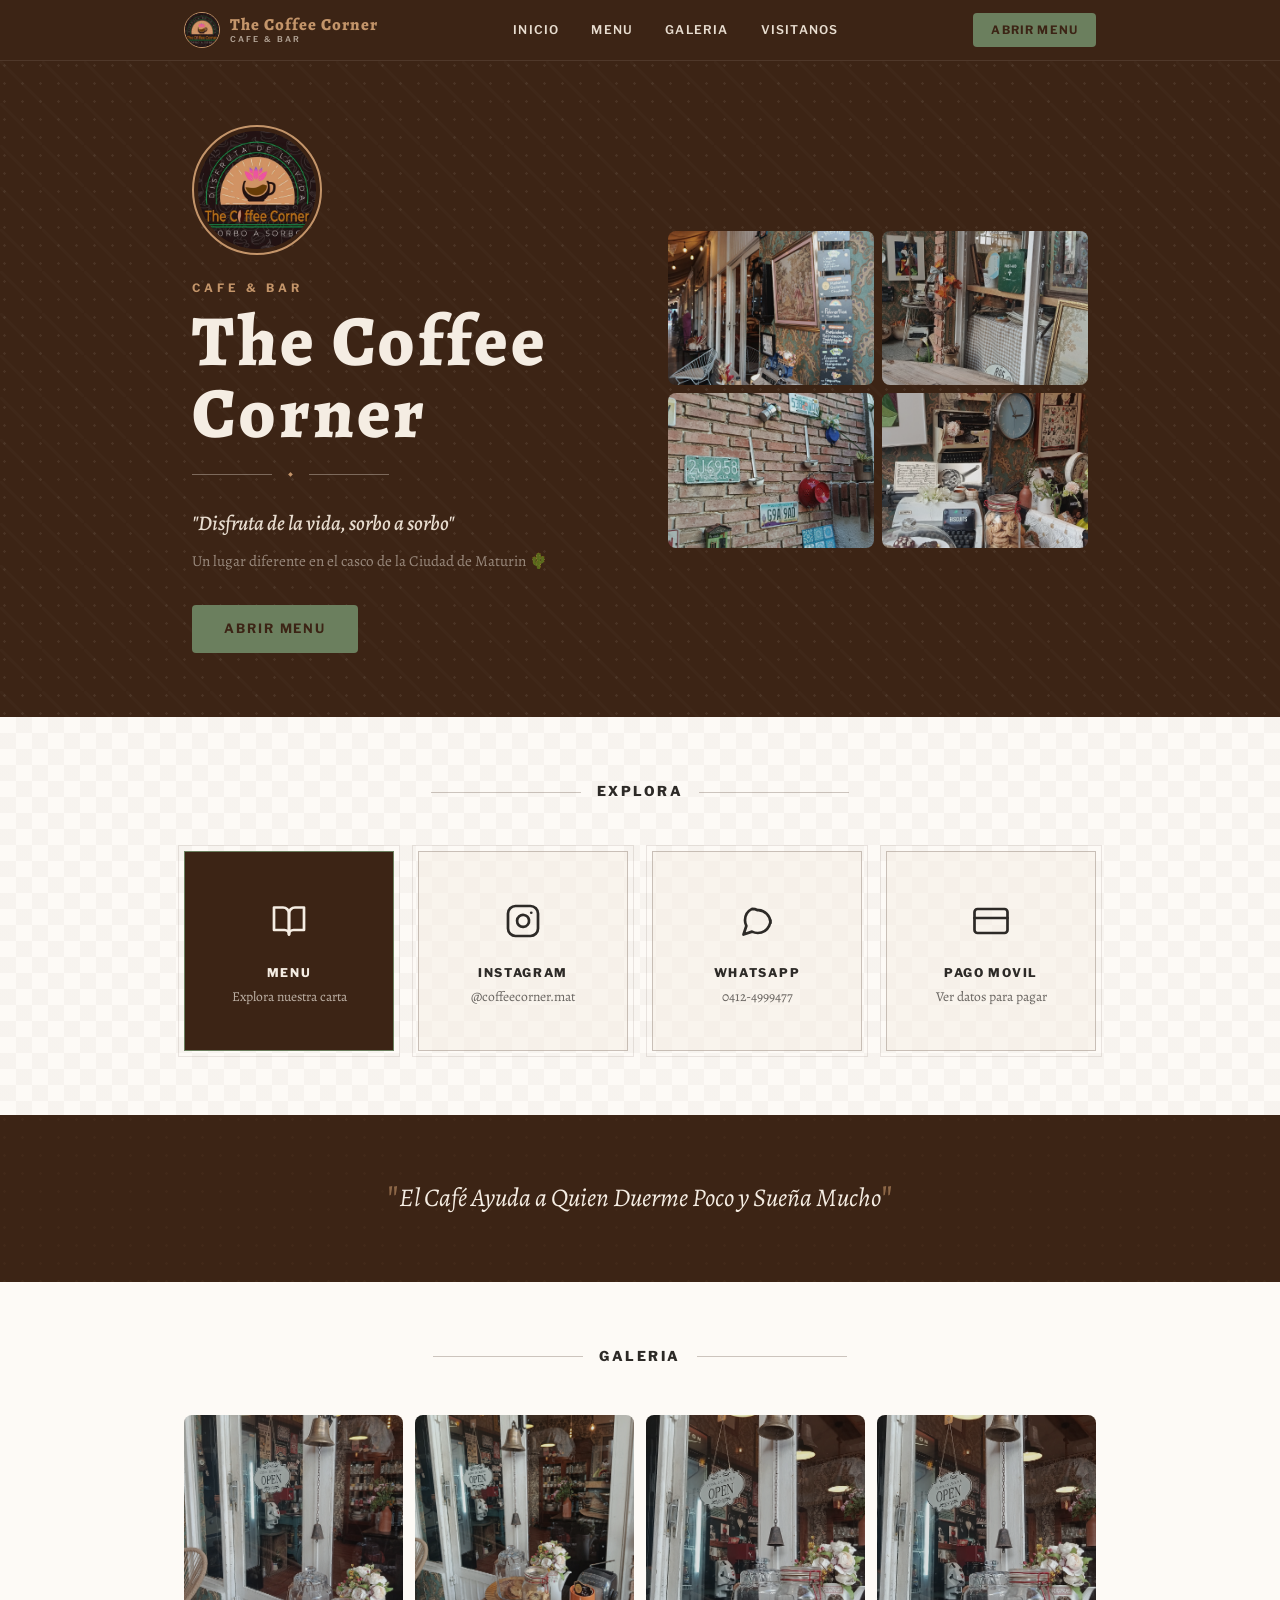
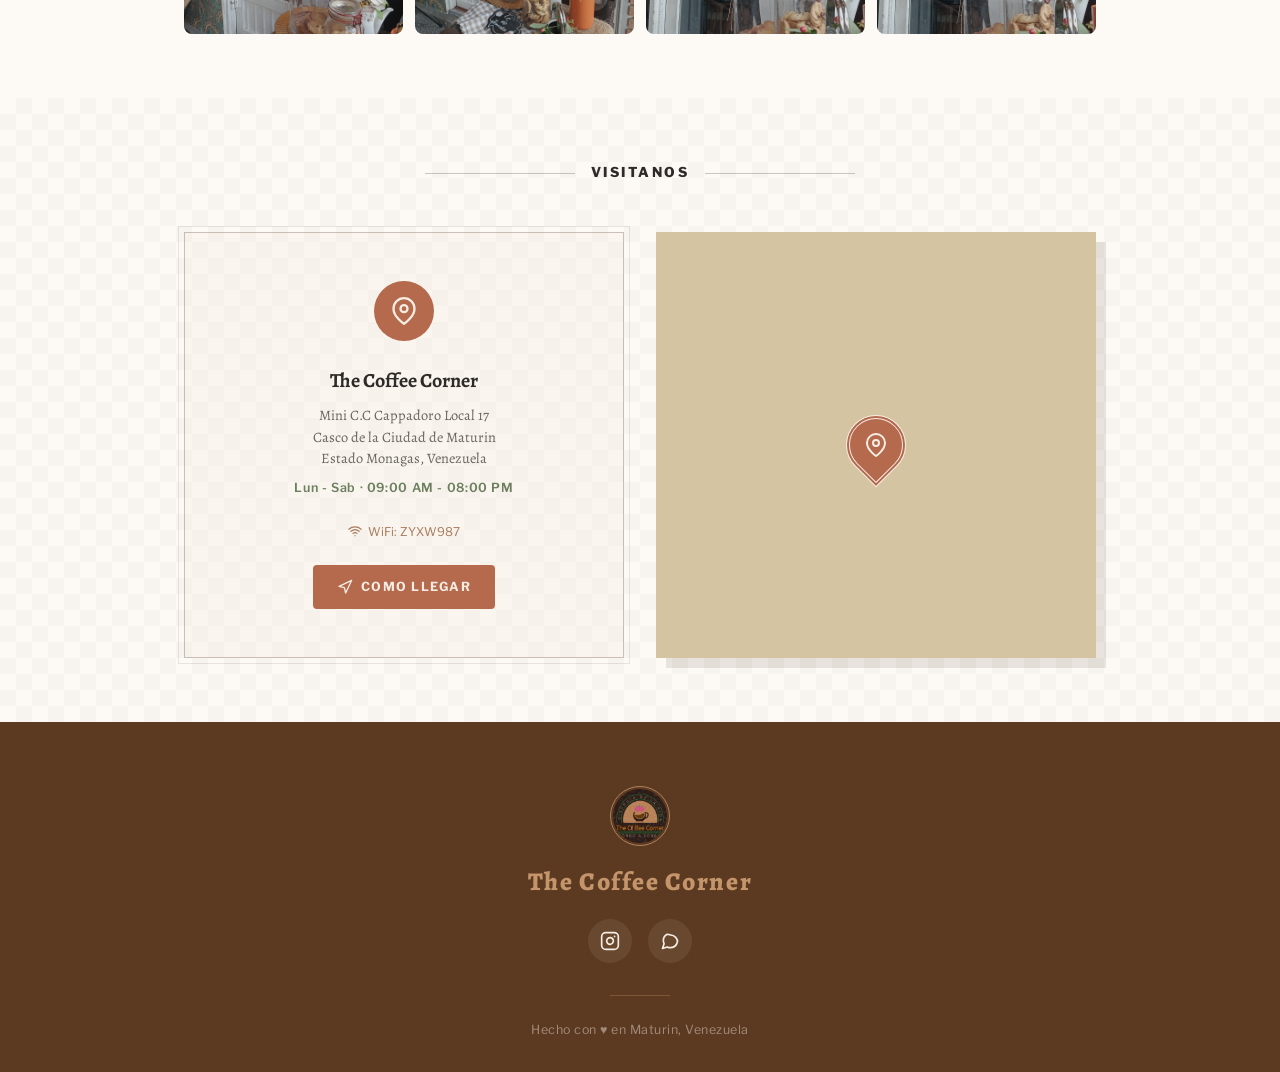
==== index.html @ d5f5e0b9 "fix: quitar boton hamburger, arreglar Pago Movil en movil, index.html en raiz" ====
<!DOCTYPE html>
<html lang="es">
<head>
    <meta charset="UTF-8">
    <meta name="viewport" content="width=device-width, initial-scale=1.0">
    <meta name="description" content="The Coffee Corner — Un lugar diferente en el casco de la Ciudad de Maturin. Cafe, comida y buena vibra.">
    <meta name="theme-color" content="#3C2415">
    <title>The Coffee Corner — Cafe &amp; Bar</title>

    <link rel="icon" type="image/svg+xml" href="data:image/svg+xml,%3Csvg xmlns='http://www.w3.org/2000/svg' viewBox='0 0 100 100'%3E%3Ccircle cx='50' cy='50' r='48' fill='%233C2415'/%3E%3Cpath d='M30 35h35a5 5 0 0 1 5 5v10a12 12 0 0 1-12 12H37a12 12 0 0 1-12-12V40a5 5 0 0 1 5-5z' fill='none' stroke='%23C4956A' stroke-width='3'/%3E%3Cpath d='M65 42h5a5 5 0 0 1 5 5v3a5 5 0 0 1-5 5h-5' fill='none' stroke='%23C4956A' stroke-width='3'/%3E%3Cline x1='35' y1='28' x2='35' y2='33' stroke='%23C4956A' stroke-width='2.5' stroke-linecap='round'/%3E%3Cline x1='42' y1='26' x2='42' y2='33' stroke='%23C4956A' stroke-width='2.5' stroke-linecap='round'/%3E%3Cline x1='49' y1='28' x2='49' y2='33' stroke='%23C4956A' stroke-width='2.5' stroke-linecap='round'/%3E%3Ctext x='50' y='82' text-anchor='middle' fill='%23C4956A' font-family='serif' font-size='11' font-weight='bold'%3E☕%3C/text%3E%3C/svg%3E">
    <link rel="preconnect" href="https://fonts.googleapis.com">
    <link rel="preconnect" href="https://fonts.gstatic.com" crossorigin>
    <link href="https://fonts.googleapis.com/css2?family=Alegreya:ital,wght@0,400;0,500;0,700;0,800;1,500;1,700&family=Libre+Franklin:wght@500;600;700;800&display=swap" rel="stylesheet">

    <style>
        /* ============================================
           THE COFFEE CORNER — LANDING PAGE DESIGN
           ============================================ */
        :root {
            --espresso: #3C2415;
            --dark-roast: #5C3A21;
            --medium-roast: #7B5233;
            --caramel: #C4956A;
            --latte: #D4A574;
            --mocha: #A67B5B;
            --cream: #F5EDE3;
            --warm-white: #FDFAF6;
            --oat: #E8DDD0;
            --sage: #6B7F5E;
            --moss: #4A5E3F;
            --leaf: #8BA37A;
            --terracotta: #B5694D;
            --ink: #2D2A27;

            --font-heading: 'Alegreya', Georgia, serif;
            --font-body: 'Alegreya', Georgia, serif;
            --font-ui: 'Libre Franklin', 'Arial Narrow', sans-serif;

            --space-xs: 4px; --space-sm: 8px; --space-md: 16px;
            --space-lg: 24px; --space-xl: 32px; --space-2xl: 48px; --space-3xl: 64px;

            --radius-sm: 4px; --radius: 8px; --radius-lg: 12px; --radius-xl: 16px;

            --shadow-sm: 0 1px 3px rgba(60,36,21,.08), 0 1px 2px rgba(60,36,21,.06);
            --shadow: 0 4px 12px rgba(60,36,21,.10), 0 2px 4px rgba(60,36,21,.06);
            --shadow-lg: 0 12px 32px rgba(60,36,21,.12), 0 4px 8px rgba(60,36,21,.08);
            --shadow-plaque: 7px 7px 0 rgba(60,36,21,.12);

            --ease-out: cubic-bezier(0.33, 1, 0.68, 1);
            --ease-in-out: cubic-bezier(0.65, 0, 0.35, 1);
            --ease-spring: cubic-bezier(0.34, 1.56, 0.64, 1);
            --transition-fast: 150ms var(--ease-out);
            --transition: 250ms var(--ease-out);
            --transition-slow: 400ms var(--ease-in-out);
        }

        /* Dark Mode */
        [data-theme="dark"] {
            --cream: #1A1410;
            --warm-white: #120E0A;
            --oat: #231A12;
            --ink: var(--cream);
            --espresso: #0E0B08;
        }

        /* Reduced Motion */
        @media (prefers-reduced-motion: reduce) {
            *, *::before, *::after {
                animation-duration: 0.01ms !important;
                animation-iteration-count: 1 !important;
                transition-duration: 0.01ms !important;
                scroll-behavior: auto !important;
            }
        }

        /* Reset */
        *, *::before, *::after { box-sizing: border-box; margin: 0; padding: 0; }
        html { scroll-behavior: smooth; -webkit-text-size-adjust: 100%; text-size-adjust: 100%; }
        section[id] { scroll-margin-top: 72px; }

        body {
            font-family: var(--font-body);
            font-weight: 400;
            line-height: 1.6;
            color: var(--ink);
            background-color: var(--warm-white);
            -webkit-font-smoothing: antialiased;
            -moz-osx-font-smoothing: grayscale;
            overflow-x: hidden;
        }

        img { max-width: 100%; height: auto; display: block; }
        a { color: inherit; text-decoration: none; }
        button { font: inherit; cursor: pointer; border: none; background: none; color: inherit; }

        /* Skip Link */
        .skip-link {
            position: absolute;
            top: -100%;
            left: 50%;
            transform: translateX(-50%);
            padding: var(--space-md) var(--space-xl);
            background: var(--espresso);
            color: var(--cream);
            font-family: var(--font-ui);
            font-weight: 700;
            font-size: 0.95rem;
            border-radius: 0 0 var(--radius) var(--radius);
            z-index: 10000;
            transition: top var(--transition);
            text-decoration: none;
        }
        .skip-link:focus { top: 0; outline: 3px solid var(--sage); outline-offset: 2px; }

        :focus-visible { outline: 3px solid var(--sage); outline-offset: 3px; border-radius: var(--radius-sm); }

        /* Container */
        .container { width: 100%; max-width: 960px; margin: 0 auto; padding: 0 var(--space-lg); }

        /* Entrance Animations */
        .animate-in { opacity: 0; transform: translateY(28px); animation: fadeInUp 0.7s var(--ease-out) forwards; }
        @keyframes fadeInUp { to { opacity: 1; transform: translateY(0); } }
        .animate-scale { opacity: 0; transform: scale(0.85); animation: scaleIn 0.6s var(--ease-spring) forwards; }
        @keyframes scaleIn { to { opacity: 1; transform: scale(1); } }
        .delay-1 { animation-delay: 100ms; } .delay-2 { animation-delay: 200ms; }
        .delay-3 { animation-delay: 300ms; } .delay-4 { animation-delay: 400ms; }
        .delay-5 { animation-delay: 500ms; } .delay-6 { animation-delay: 600ms; }

        /* Paper Pattern */
        .paper-pattern {
            background-color: var(--warm-white);
            background-image:
                linear-gradient(45deg, rgba(60,36,21,.03) 25%, transparent 25%),
                linear-gradient(-45deg, rgba(60,36,21,.03) 25%, transparent 25%),
                linear-gradient(45deg, transparent 75%, rgba(60,36,21,.03) 75%),
                linear-gradient(-45deg, transparent 75%, rgba(60,36,21,.03) 75%);
            background-size: 32px 32px;
            background-position: 0 0, 0 16px, 16px -16px, -16px 0;
        }

        /* ============================================
           HEADER
           ============================================ */
        .site-header {
            position: sticky;
            top: 0;
            z-index: 8000;
            background: var(--espresso);
            border-bottom: 1px solid rgba(245,237,227,.1);
        }

        .header-inner {
            display: flex;
            align-items: center;
            justify-content: space-between;
            max-width: 960px;
            margin: 0 auto;
            padding: 0 var(--space-lg);
            height: 60px;
        }

        .header-brand {
            display: flex;
            align-items: center;
            gap: 10px;
            text-decoration: none;
        }

        .header-logo-img {
            width: 36px;
            height: 36px;
            object-fit: contain;
            border-radius: 50%;
            border: 1px solid var(--caramel);
        }

        .header-brand-text {
            display: flex;
            flex-direction: column;
            line-height: 1.1;
        }

        .brand-name {
            font-family: var(--font-heading);
            font-weight: 800;
            font-size: 1.05rem;
            color: var(--caramel);
            letter-spacing: 0.06em;
        }

        .brand-tag {
            font-family: var(--font-ui);
            font-weight: 600;
            font-size: 0.5rem;
            color: var(--oat);
            letter-spacing: 0.25em;
            text-transform: uppercase;
            opacity: 0.7;
        }

        .header-nav { display: none; }

        .nav-link {
            position: relative;
            font-family: var(--font-ui);
            font-weight: 600;
            font-size: 0.75rem;
            color: var(--oat);
            letter-spacing: 0.1em;
            padding: var(--space-sm) var(--space-md);
            transition: color var(--transition);
            text-decoration: none;
        }

        .nav-link::after {
            content: "";
            position: absolute;
            left: 0; bottom: .15rem;
            width: 100%; height: 1px;
            background: currentColor;
            transform: scaleX(0);
            transform-origin: right;
            transition: transform .25s ease;
        }

        .nav-link:hover { color: var(--caramel); }
        .nav-link:hover::after, .nav-link:focus-visible::after { transform: scaleX(1); transform-origin: left; }

        .header-cta {
            font-family: var(--font-ui);
            font-weight: 700;
            font-size: 0.72rem;
            letter-spacing: 0.1em;
            color: var(--espresso);
            background: var(--sage);
            padding: 8px 18px;
            border-radius: var(--radius-sm);
            transition: background var(--transition), transform var(--transition);
            text-decoration: none;
        }

        .header-cta:hover { background: var(--leaf); transform: translateY(-1px); }

        @media (min-width: 768px) { .header-nav { display: flex; align-items: center; } }

        /* ============================================
           HERO
           ============================================ */
        .hero {
            background: var(--espresso);
            position: relative;
            isolation: isolate;
            overflow: hidden;
        }

        .hero::before {
            content: "";
            position: absolute; inset: 0;
            z-index: -1;
            opacity: .25;
            background-image:
                radial-gradient(circle at 25% 25%, rgba(245,237,227,.3) 0 1px, transparent 1.5px),
                linear-gradient(45deg, transparent 47%, rgba(245,237,227,.08) 48%, rgba(245,237,227,.08) 52%, transparent 53%);
            background-size: 18px 18px, 42px 42px;
        }

        .hero-inner {
            display: flex;
            flex-direction: column;
            align-items: center;
            gap: var(--space-2xl);
            max-width: 960px;
            margin: 0 auto;
            padding: var(--space-3xl) var(--space-lg);
        }

        @media (min-width: 768px) {
            .hero-inner {
                flex-direction: row;
                gap: var(--space-3xl);
                padding: var(--space-3xl) var(--space-xl);
            }
        }

        .hero-text { text-align: center; flex: 1; }
        @media (min-width: 768px) { .hero-text { text-align: left; } }

        .hero-logo-img {
            width: 130px;
            height: 130px;
            object-fit: contain;
            border-radius: 50%;
            border: 2px solid var(--caramel);
            padding: 4px;
            background: rgba(60,36,21,.3);
            margin: 0 auto var(--space-lg);
        }

        @media (min-width: 768px) { .hero-logo-img { margin: 0 0 var(--space-lg); } }

        .hero-kicker {
            font-family: var(--font-ui);
            font-weight: 700;
            font-size: 0.72rem;
            letter-spacing: 0.35em;
            color: var(--caramel);
            text-transform: uppercase;
            margin-bottom: var(--space-sm);
        }

        .hero-title {
            font-family: var(--font-heading);
            font-weight: 800;
            font-size: clamp(2.4rem, 7vw, 4.5rem);
            letter-spacing: 0.04em;
            line-height: 1;
            color: var(--cream);
            margin-bottom: var(--space-md);
        }

        .hero-diamond {
            display: flex;
            align-items: center;
            gap: var(--space-md);
            margin-bottom: var(--space-lg);
        }

        @media (min-width: 768px) { .hero-diamond { justify-content: flex-start; } }

        .diamond-line { width: min(17vw, 80px); height: 1px; background: rgba(245,237,227,.35); }
        .diamond-char { color: var(--caramel); font-size: 0.7rem; }

        .hero-subtitle {
            font-family: var(--font-heading);
            font-style: italic;
            font-weight: 500;
            font-size: clamp(1rem, 2.5vw, 1.3rem);
            color: var(--oat);
            margin-bottom: var(--space-sm);
        }

        .hero-tagline {
            font-family: var(--font-body);
            font-size: 0.95rem;
            color: rgba(245,237,227,.5);
            margin-bottom: var(--space-xl);
        }

        .hero-cta {
            display: inline-block;
            font-family: var(--font-ui);
            font-weight: 700;
            font-size: 0.8rem;
            letter-spacing: 0.15em;
            color: var(--espresso);
            background: var(--sage);
            padding: 14px 32px;
            border-radius: var(--radius-sm);
            text-decoration: none;
            transition: background var(--transition), transform var(--transition);
        }

        .hero-cta:hover { background: var(--leaf); transform: translateY(-2px); }

        /* Hero Photo */
        .hero-photo-wrap {
            flex-shrink: 0;
            width: 100%;
            max-width: 480px;
            position: relative;
        }

        .hero-photo-grid {
            display: grid;
            grid-template-columns: 1fr 1fr;
            gap: 8px;
        }

        .hero-photo-grid img {
            width: 100%;
            aspect-ratio: 4/3;
            object-fit: cover;
            border-radius: var(--radius);
            filter: brightness(0.9) saturate(0.85);
            transition: filter var(--transition), transform var(--transition);
        }

        .hero-photo-grid img:hover {
            filter: brightness(1) saturate(1);
            transform: scale(1.02);
        }

        @media (min-width: 768px) { .hero-photo-wrap { width: 420px; } }

        /* ============================================
           ORNAMENT LINE
           ============================================ */
        .ornament-line {
            display: flex;
            align-items: center;
            gap: 1rem;
            justify-content: center;
            margin-bottom: var(--space-2xl);
        }

        .ornament-line::before, .ornament-line::after {
            content: "";
            width: min(17vw, 150px);
            height: 1px;
            background: rgba(60,36,21,.25);
        }

        .section-title {
            font-family: var(--font-ui);
            font-weight: 800;
            font-size: 0.85rem;
            letter-spacing: 0.18em;
            color: var(--ink);
            text-transform: uppercase;
            white-space: nowrap;
        }

        /* Color Bar */
        .color-bar { display: flex; gap: 0; margin-bottom: var(--space-2xl); }
        .bar-brown { flex: 1; height: 3px; background: var(--espresso); }
        .bar-sage { flex: 1; height: 3px; background: var(--sage); }

        /* ============================================
           EXPLORA SECTION
           ============================================ */
        .explora { padding: var(--space-3xl) 0; }

        .quick-grid {
            display: grid;
            grid-template-columns: 1fr 1fr;
            gap: var(--space-md);
        }

        @media (min-width: 600px) { .quick-grid { grid-template-columns: repeat(4, 1fr); gap: var(--space-lg); } }

        .quick-plaque {
            display: flex;
            min-height: 200px;
            flex-direction: column;
            justify-content: center;
            align-items: center;
            text-align: center;
            padding: 1.5rem;
            text-decoration: none;
            color: var(--ink);
            border: 1px solid rgba(60,36,21,.25);
            outline: 1px solid rgba(60,36,21,.1);
            outline-offset: 5px;
            background: rgba(245,237,227,.5);
            transition: transform .25s ease, box-shadow .25s ease;
            cursor: pointer;
        }

        .quick-plaque:hover { transform: translateY(-3px); box-shadow: var(--shadow-plaque); }

        .quick-plaque.featured {
            color: var(--cream);
            background: var(--espresso);
            border-color: var(--sage);
        }

        .quick-plaque.featured:hover { box-shadow: 7px 7px 0 rgba(107,127,94,.25); }

        .seal {
            display: flex;
            align-items: center;
            justify-content: center;
            width: 52px;
            height: 52px;
            margin-bottom: var(--space-md);
        }

        .seal svg { width: 36px; height: 36px; stroke: currentColor; stroke-width: 1.8; fill: none; stroke-linecap: round; stroke-linejoin: round; }

        .plaque-label {
            font-family: var(--font-ui);
            font-weight: 800;
            font-size: 0.75rem;
            letter-spacing: 0.14em;
            margin-bottom: var(--space-xs);
        }

        .plaque-text { font-family: var(--font-body); font-size: 0.85rem; opacity: 0.7; }

        /* ============================================
           LOCATION SECTION
           ============================================ */
        .location { padding: var(--space-3xl) 0; }

        .location-grid {
            display: grid;
            grid-template-columns: 1fr;
            gap: var(--space-xl);
        }

        @media (min-width: 768px) { .location-grid { grid-template-columns: 1fr 1fr; gap: var(--space-xl); } }

        .location-card {
            display: flex;
            flex-direction: column;
            align-items: center;
            text-align: center;
            padding: var(--space-2xl) var(--space-lg);
            border: 1px solid rgba(60,36,21,.25);
            outline: 1px solid rgba(60,36,21,.1);
            outline-offset: 5px;
            background: rgba(245,237,227,.4);
        }

        .location-pin {
            display: grid;
            place-items: center;
            width: 60px;
            height: 60px;
            border-radius: 50%;
            background: var(--terracotta);
            color: var(--cream);
            margin-bottom: var(--space-lg);
        }

        .location-pin svg { width: 28px; height: 28px; stroke: currentColor; stroke-width: 2; fill: none; stroke-linecap: round; stroke-linejoin: round; }

        .location-name { font-family: var(--font-heading); font-weight: 700; font-size: 1.25rem; margin-bottom: var(--space-sm); }

        .location-address { font-size: 0.9rem; color: var(--ink); opacity: 0.7; margin-bottom: var(--space-sm); line-height: 1.5; }

        .location-hours {
            font-family: var(--font-ui);
            font-weight: 600;
            font-size: 0.78rem;
            color: var(--sage);
            letter-spacing: 0.05em;
            margin-bottom: var(--space-lg);
        }

        .location-wifi {
            font-family: var(--font-ui);
            font-size: 0.75rem;
            color: var(--mocha);
            margin-bottom: var(--space-lg);
            display: flex;
            align-items: center;
            gap: 6px;
        }

        .location-wifi svg { width: 14px; height: 14px; stroke: currentColor; stroke-width: 2; fill: none; stroke-linecap: round; stroke-linejoin: round; }

        .directions-btn {
            display: inline-flex;
            align-items: center;
            gap: var(--space-sm);
            font-family: var(--font-ui);
            font-weight: 700;
            font-size: 0.78rem;
            letter-spacing: 0.1em;
            color: var(--cream);
            background: var(--terracotta);
            padding: 12px 24px;
            border-radius: var(--radius-sm);
            text-decoration: none;
            transition: background var(--transition), transform var(--transition);
        }

        .directions-btn:hover { background: #9E5A42; transform: translateY(-1px); }
        .directions-btn svg { width: 16px; height: 16px; stroke: currentColor; stroke-width: 2; fill: none; stroke-linecap: round; stroke-linejoin: round; }

        /* Map Card */
        .map-card {
            position: relative;
            min-height: 345px;
            overflow: hidden;
            background: #d5c4a1;
            box-shadow: 10px 10px 0 rgba(60,36,21,.10);
        }

        .map-card iframe { position: absolute; top: 0; left: 0; width: 100%; height: 100%; border: 0; }

        .map-marker {
            position: absolute;
            top: 50%; left: 50%;
            z-index: 2;
            display: grid;
            width: 60px; height: 60px;
            place-items: center;
            color: var(--cream);
            background: var(--terracotta);
            border: 4px double var(--cream);
            border-radius: 50% 50% 50% 0;
            transform: translate(-50%, -50%) rotate(-45deg);
            pointer-events: none;
        }

        .map-marker svg { width: 24px; height: 24px; stroke: currentColor; stroke-width: 2; fill: none; stroke-linecap: round; stroke-linejoin: round; transform: rotate(45deg); }

        /* ============================================
           MOTIVATIONAL QUOTE
           ============================================ */
        .quote-section {
            background: var(--espresso);
            padding: var(--space-3xl) var(--space-lg);
            text-align: center;
            position: relative;
        }

        .quote-section::before {
            content: '';
            position: absolute; inset: 0;
            opacity: .15;
            background-image:
                radial-gradient(circle at 25% 25%, rgba(196,149,106,.3) 0 1px, transparent 1.5px);
            background-size: 18px 18px;
        }

        .quote-text {
            position: relative;
            font-family: var(--font-heading);
            font-style: italic;
            font-size: clamp(1.1rem, 3vw, 1.6rem);
            color: var(--cream);
            max-width: 600px;
            margin: 0 auto;
            line-height: 1.5;
            opacity: 0.85;
        }

        .quote-mark {
            font-size: 2.5rem;
            color: var(--caramel);
            opacity: 0.6;
            font-style: normal;
            line-height: 0;
            vertical-align: -0.15em;
        }

        /* ============================================
           PHOTOS GALLERY
           ============================================ */
        .gallery { padding: var(--space-3xl) 0; }

        .gallery-grid {
            display: grid;
            grid-template-columns: repeat(2, 1fr);
            gap: 10px;
        }

        @media (min-width: 600px) { .gallery-grid { grid-template-columns: repeat(4, 1fr); gap: 12px; } }

        .gallery-grid img {
            width: 100%;
            aspect-ratio: 1;
            object-fit: cover;
            border-radius: var(--radius);
            filter: brightness(0.88) saturate(0.8);
            transition: filter var(--transition), transform var(--transition);
            cursor: pointer;
        }

        .gallery-grid img:hover { filter: brightness(1) saturate(1); transform: scale(1.03); }

        /* ============================================
           PAYMENT MODAL
           ============================================ */
        .modal-overlay {
            position: fixed;
            inset: 0;
            background: rgba(45, 42, 39, 0.55);
            backdrop-filter: blur(8px);
            -webkit-backdrop-filter: blur(8px);
            z-index: 9000;
            display: flex;
            align-items: center;
            justify-content: center;
            padding: var(--space-lg);
            opacity: 0;
            pointer-events: none;
            transition: opacity var(--transition-slow);
        }

        .modal-overlay.is-open { opacity: 1; pointer-events: auto; }

        .modal {
            background: var(--warm-white);
            border: 1px solid rgba(60,36,21,.25);
            outline: 1px solid rgba(60,36,21,.1);
            outline-offset: 5px;
            width: 100%;
            max-width: 400px;
            max-height: 90vh;
            overflow-y: auto;
            transform: translateY(24px) scale(0.95);
            transition: transform var(--transition-slow);
            position: relative;
        }

        .modal-overlay.is-open .modal { transform: translateY(0) scale(1); }

        .modal__header { padding: var(--space-xl) var(--space-xl) var(--space-md); text-align: center; position: relative; }

        .modal__close {
            position: absolute;
            top: var(--space-md); right: var(--space-md);
            width: 36px; height: 36px;
            border-radius: 50%;
            background: var(--oat);
            display: flex;
            align-items: center;
            justify-content: center;
            transition: background var(--transition), transform var(--transition);
        }

        .modal__close:hover { background: var(--caramel); transform: rotate(90deg); }
        .modal__close svg { width: 18px; height: 18px; stroke: var(--ink); stroke-width: 2; fill: none; stroke-linecap: round; }

        .modal__icon {
            width: 56px; height: 56px;
            border-radius: var(--radius);
            background: var(--sage);
            color: var(--cream);
            display: flex;
            align-items: center;
            justify-content: center;
            margin: 0 auto var(--space-md);
        }

        .modal__icon svg { width: 28px; height: 28px; stroke: currentColor; stroke-width: 2; fill: none; stroke-linecap: round; stroke-linejoin: round; }

        .modal__title { font-family: var(--font-heading); font-size: 1.35rem; font-weight: 700; margin-bottom: var(--space-xs); }
        .modal__subtitle { font-size: 0.88rem; color: var(--ink); opacity: 0.6; }

        .modal__body { padding: 0 var(--space-xl) var(--space-lg); }

        .payment-info {
            background: var(--oat);
            padding: var(--space-lg);
            margin-bottom: var(--space-lg);
        }

        .payment-info__row {
            display: flex;
            justify-content: space-between;
            align-items: flex-start;
            padding: var(--space-sm) 0;
            border-bottom: 1px solid rgba(60,36,21,.15);
        }

        .payment-info__row:last-child { border-bottom: none; }

        .payment-info__label {
            font-family: var(--font-ui);
            font-size: 0.72rem;
            color: var(--ink);
            opacity: 0.55;
            text-transform: uppercase;
            letter-spacing: 0.06em;
            font-weight: 700;
        }

        .payment-info__value {
            font-weight: 700;
            font-size: 0.95rem;
            text-align: right;
            font-family: 'Courier New', monospace;
            letter-spacing: 0.02em;
        }

        .payment-info__bank {
            font-size: 0.85rem;
            padding: 4px 8px;
            background: rgba(245,237,227,.6);
            border-left: 3px solid var(--sage);
        }

        .modal__copy-btn {
            width: 100%;
            padding: var(--space-md) var(--space-lg);
            background: var(--espresso);
            color: var(--cream);
            font-family: var(--font-ui);
            font-weight: 700;
            font-size: 0.9rem;
            letter-spacing: 0.06em;
            display: flex;
            align-items: center;
            justify-content: center;
            gap: var(--space-sm);
            transition: background var(--transition), transform var(--transition), box-shadow var(--transition);
            min-height: 52px;
        }

        .modal__copy-btn:hover { background: var(--dark-roast); box-shadow: var(--shadow); transform: translateY(-1px); }
        .modal__copy-btn:active { transform: translateY(0) scale(0.98); }
        .modal__copy-btn svg { width: 20px; height: 20px; stroke: currentColor; stroke-width: 2; fill: none; stroke-linecap: round; stroke-linejoin: round; }
        .modal__copy-btn.is-copied { background: var(--moss); }

        /* ============================================
           TOAST
           ============================================ */
        .toast {
            position: fixed;
            bottom: var(--space-xl);
            left: 50%;
            transform: translateX(-50%) translateY(100px);
            padding: var(--space-md) var(--space-xl);
            background: var(--warm-white);
            color: var(--ink);
            font-weight: 600;
            font-size: 0.9rem;
            z-index: 10000;
            display: flex;
            align-items: center;
            gap: var(--space-sm);
            opacity: 0;
            pointer-events: none;
            transition: transform var(--transition-slow), opacity var(--transition-slow);
            box-shadow: var(--shadow-lg);
            max-width: calc(100vw - 32px);
            text-align: center;
        }

        .toast--success { border-left: 4px solid var(--moss); }
        .toast--error { border-left: 4px solid var(--terracotta); }
        .toast.is-visible { transform: translateX(-50%) translateY(0); opacity: 1; pointer-events: auto; }
        .toast__icon { width: 20px; height: 20px; flex-shrink: 0; }
        .toast--success .toast__icon { color: var(--moss); }
        .toast--error .toast__icon { color: var(--terracotta); }

        /* ============================================
           PAGE TRANSITION
           ============================================ */
        .page-transition {
            position: fixed;
            inset: 0;
            background: var(--espresso);
            z-index: 9999;
            transform: scaleY(0);
            transform-origin: top;
            pointer-events: none;
            opacity: 0;
            will-change: transform;
        }

        .page-transition::after {
            content: '';
            position: absolute; inset: 0;
            background: radial-gradient(ellipse at 30% 50%, rgba(107,127,94,.08) 0%, transparent 50%);
        }

        .page-transition.is-entering { animation: transitionIn 0.45s var(--ease-in-out) forwards; }
        .page-transition.is-exiting { animation: transitionOut 0.45s var(--ease-in-out) forwards; }

        @keyframes transitionIn { 0% { transform: scaleY(0); transform-origin: top; opacity: 1; } 100% { transform: scaleY(1); transform-origin: top; opacity: 1; } }
        @keyframes transitionOut { 0% { transform: scaleY(1); transform-origin: bottom; opacity: 1; } 100% { transform: scaleY(0); transform-origin: bottom; opacity: 1; } }

        /* ============================================
           GALLERY
           ============================================ */

        /* ============================================
           FOOTER
           ============================================ */
        .site-footer {
            background: var(--dark-roast);
            color: var(--cream);
            text-align: center;
            padding: var(--space-3xl) var(--space-lg) var(--space-xl);
            position: relative;
            overflow: hidden;
        }

        .footer-inner { position: relative; z-index: 1; }

        .footer-logo-img {
            width: 60px;
            height: 60px;
            object-fit: contain;
            border-radius: 50%;
            border: 1px solid var(--caramel);
            padding: 2px;
            margin: 0 auto var(--space-md);
            opacity: 0.8;
        }

        .footer-brand {
            font-family: var(--font-heading);
            font-weight: 800;
            font-size: 1.6rem;
            letter-spacing: 0.06em;
            color: var(--caramel);
            margin-bottom: var(--space-md);
        }

        .footer-socials { display: flex; justify-content: center; gap: var(--space-md); margin-bottom: var(--space-xl); }

        .social-link {
            width: 44px; height: 44px;
            border-radius: 50%;
            background: rgba(245,237,227,.08);
            display: flex;
            align-items: center;
            justify-content: center;
            transition: background var(--transition), transform var(--transition);
            color: var(--cream);
        }

        .social-link:hover { background: rgba(245,237,227,.18); transform: translateY(-2px); }
        .social-link svg { width: 20px; height: 20px; stroke: currentColor; stroke-width: 2; fill: none; stroke-linecap: round; stroke-linejoin: round; }

        .footer-divider { width: 60px; height: 1px; background: var(--caramel); opacity: 0.3; margin: 0 auto var(--space-lg); }

        .footer-made { font-family: var(--font-ui); font-size: 0.78rem; opacity: 0.45; letter-spacing: 0.04em; }

        /* ============================================
           INTERACTION ENHANCEMENTS
           ============================================ */
        .quick-plaque:focus-visible, .nav-link:focus-visible, .social-link:focus-visible,
        .hero-cta:focus-visible, .directions-btn:focus-visible {
            outline: 3px solid var(--sage); outline-offset: 4px;
        }

        .quick-grid .quick-plaque:nth-child(1) { animation-delay: 0.1s; }
        .quick-grid .quick-plaque:nth-child(2) { animation-delay: 0.2s; }
        .quick-grid .quick-plaque:nth-child(3) { animation-delay: 0.3s; }
        .quick-grid .quick-plaque:nth-child(4) { animation-delay: 0.4s; }

        @media (max-width: 767px) {
            .header-nav {
                display: none;
            }
            .header-cta { display: none; }
        }

        /* Small screens */
        @media (max-width: 360px) {
            .hero-logo-img { width: 100px; height: 100px; }
            .hero-title { font-size: 2.2rem; }
            .quick-grid { gap: var(--space-sm); }
            .quick-plaque { min-height: 160px; padding: 1rem; }
        }

        /* Print */
        @media print {
            .page-transition, .toast, .modal-overlay, .skip-link, .site-header { display: none !important; }
        }
    </style>
</head>

<body>
    <a href="#main-content" class="skip-link">Saltar al contenido principal</a>
    <div class="page-transition" id="pageTransition" aria-hidden="true"></div>

    <!-- ==========================================
         HEADER
         ========================================== -->
    <header class="site-header" role="banner">
        <div class="header-inner">
            <a href="#inicio" class="header-brand">
                <img src="logo-coffee-corner.jpg" alt="" class="header-logo-img" loading="eager">
                <div class="header-brand-text">
                    <span class="brand-name">The Coffee Corner</span>
                    <span class="brand-tag">Cafe &amp; Bar</span>
                </div>
            </a>
            <nav id="headerNav" class="header-nav" aria-label="Navegacion principal">
                <a href="#inicio" class="nav-link">INICIO</a>
                <a href="#explora" class="nav-link">MENU</a>
                <a href="#galeria" class="nav-link">GALERIA</a>
                <a href="#encuentranos" class="nav-link">VISITANOS</a>
            </nav>
            <a href="Cuaderno.html" class="header-cta" data-transition>ABRIR MENU</a>
        </div>
    </header>

    <!-- ==========================================
         HERO
         ========================================== -->
    <section id="inicio" class="hero" role="banner">
        <div class="hero-inner">
            <div class="hero-text">
                <img src="logo-coffee-corner.jpg" alt="The Coffee Corner" class="hero-logo-img animate-scale" loading="eager">
                <p class="hero-kicker animate-in">CAFE &amp; BAR</p>
                <h1 class="hero-title animate-in delay-1">The Coffee Corner</h1>
                <div class="hero-diamond animate-in delay-2" aria-hidden="true">
                    <span class="diamond-line"></span>
                    <span class="diamond-char">&#9670;</span>
                    <span class="diamond-line"></span>
                </div>
                <p class="hero-subtitle animate-in delay-3">"Disfruta de la vida, sorbo a sorbo"</p>
                <p class="hero-tagline animate-in delay-4">Un lugar diferente en el casco de la Ciudad de Maturin &#x1F335;</p>
                <a href="#explora" class="hero-cta animate-in delay-5">ABRIR MENU</a>
            </div>
            <div class="hero-photo-wrap animate-in delay-3">
                <div class="hero-photo-grid">
                    <img src="Fotos del lugar de los menus/photo_2026-09-07_15-20-41.jpg" alt="Interior de The Coffee Corner" loading="lazy">
                    <img src="Fotos del lugar de los menus/photo_2026-09-07_15-21-46.jpg" alt="Ambiente de The Coffee Corner" loading="lazy">
                    <img src="Fotos del lugar de los menus/photo_1_2026-09-07_15-22-28.jpg" alt="The Coffee Corner detalles" loading="lazy">
                    <img src="Fotos del lugar de los menus/photo_2_2026-09-07_15-22-28.jpg" alt="The Coffee Corner espacio" loading="lazy">
                </div>
            </div>
        </div>
    </section>

    <!-- ==========================================
         MAIN CONTENT
         ========================================== -->
    <main id="main-content" role="main">

        <!-- ==========================================
             EXPLORA
             ========================================== -->
        <section id="explora" class="explora paper-pattern">
            <div class="container">
                <div class="ornament-line animate-in">
                    <h2 class="section-title">EXPLORA</h2>
                </div>
                <div class="quick-grid">

                    <!-- Menu -->
                    <a href="Cuaderno.html" class="quick-plaque featured animate-in delay-1" data-transition aria-label="Abrir menu interactivo">
                        <span class="seal">
                            <svg viewBox="0 0 24 24">
                                <path d="M2 3h6a4 4 0 0 1 4 4v14a3 3 0 0 0-3-3H2z"/>
                                <path d="M22 3h-6a4 4 0 0 0-4 4v14a3 3 0 0 1 3-3h7z"/>
                            </svg>
                        </span>
                        <span class="plaque-label">MENU</span>
                        <span class="plaque-text">Explora nuestra carta</span>
                    </a>

                    <!-- Instagram -->
                    <a href="https://www.instagram.com/coffeecorner.mat/" target="_blank" rel="noopener noreferrer" class="quick-plaque animate-in delay-2" aria-label="Visita nuestro Instagram">
                        <span class="seal">
                            <svg viewBox="0 0 24 24">
                                <rect x="2" y="2" width="20" height="20" rx="5" ry="5"/>
                                <path d="M16 11.37A4 4 0 1 1 12.63 8 4 4 0 0 1 16 11.37z"/>
                                <line x1="17.5" y1="6.5" x2="17.51" y2="6.5"/>
                            </svg>
                        </span>
                        <span class="plaque-label">INSTAGRAM</span>
                        <span class="plaque-text">@coffeecorner.mat</span>
                    </a>

                    <!-- WhatsApp -->
                    <a href="https://wa.me/584124999477?text=Hola,%20me%20gustaria%20hacer%20un%20pedido" target="_blank" rel="noopener noreferrer" class="quick-plaque animate-in delay-3" aria-label="Escríbenos por WhatsApp">
                        <span class="seal">
                            <svg viewBox="0 0 24 24">
                                <path d="M21 11.5a8.38 8.38 0 0 1-.9 3.8 8.5 8.5 0 0 1-7.6 4.7 8.38 8.38 0 0 1-3.8-.9L3 21l1.9-5.7a8.38 8.38 0 0 1-.9-3.8 8.5 8.5 0 0 1 4.7-7.6 8.38 8.38 0 0 1 3.8.9h.5a8.48 8.48 0 0 1 8 8v.5z"/>
                            </svg>
                        </span>
                        <span class="plaque-label">WHATSAPP</span>
                        <span class="plaque-text">0412-4999477</span>
                    </a>

                    <!-- Pago Movil -->
                    <button type="button" class="quick-plaque animate-in delay-4" id="btnPagoMovil" aria-label="Ver datos de pago movil">
                        <span class="seal">
                            <svg viewBox="0 0 24 24">
                                <rect x="1" y="4" width="22" height="16" rx="2" ry="2"/>
                                <line x1="1" y1="10" x2="23" y2="10"/>
                            </svg>
                        </span>
                        <span class="plaque-label">PAGO MOVIL</span>
                        <span class="plaque-text">Ver datos para pagar</span>
                    </button>

                </div>
            </div>
        </section>

        <!-- ==========================================
             QUOTE
             ========================================== -->
        <section class="quote-section" aria-label="Frase motivacional">
            <p class="quote-text animate-in">
                <span class="quote-mark">"</span>El Café Ayuda a Quien Duerme Poco y Sueña Mucho<span class="quote-mark">"</span>
            </p>
        </section>

        <!-- ==========================================
             GALERIA
             ========================================== -->
        <section id="galeria" class="gallery">
            <div class="container">
                <div class="ornament-line animate-in">
                    <h2 class="section-title">GALERIA</h2>
                </div>
                <div class="gallery-grid">
                    <img src="Fotos del lugar de los menus/photo_3_2026-09-07_15-22-28.jpg" alt="The Coffee Corner galeria" loading="lazy" class="animate-in delay-1">
                    <img src="Fotos del lugar de los menus/photo_4_2026-09-07_15-22-28.jpg" alt="The Coffee Corner galeria" loading="lazy" class="animate-in delay-2">
                    <img src="Fotos del lugar de los menus/photo_5_2026-09-07_15-22-28.jpg" alt="The Coffee Corner galeria" loading="lazy" class="animate-in delay-3">
                    <img src="Fotos del lugar de los menus/photo_6_2026-09-07_15-22-28.jpg" alt="The Coffee Corner galeria" loading="lazy" class="animate-in delay-4">
                </div>
            </div>
        </section>

        <!-- ==========================================
             ENCUEFNTRANOS
             ========================================== -->
        <section id="encuentranos" class="location paper-pattern">
            <div class="container">
                <div class="ornament-line animate-in">
                    <h2 class="section-title">VISITANOS</h2>
                </div>
                <div class="location-grid">

                    <article class="location-card animate-in delay-1">
                        <div class="location-pin" aria-hidden="true">
                            <svg viewBox="0 0 24 24">
                                <path d="M21 10c0 7-9 13-9 13s-9-6-9-13a9 9 0 0 1 18 0z"/>
                                <circle cx="12" cy="10" r="3"/>
                            </svg>
                        </div>
                        <h3 class="location-name">The Coffee Corner</h3>
                        <p class="location-address">
                            Mini C.C Cappadoro Local 17<br>
                            Casco de la Ciudad de Maturin<br>
                            Estado Monagas, Venezuela
                        </p>
                        <p class="location-hours">Lun - Sab &middot; 09:00 AM - 08:00 PM</p>
                        <p class="location-wifi">
                            <svg viewBox="0 0 24 24"><path d="M5 12.55a11 11 0 0 1 14.08 0"/><path d="M1.42 9a16 16 0 0 1 21.16 0"/><path d="M8.53 16.11a6 6 0 0 1 6.95 0"/><line x1="12" y1="20" x2="12.01" y2="20"/></svg>
                            WiFi: ZYXW987
                        </p>
                        <a href="https://maps.app.goo.gl/M7ERjT4AtxF231U98" target="_blank" rel="noopener noreferrer" class="directions-btn" aria-label="Como llegar por Google Maps">
                            <svg viewBox="0 0 24 24"><polygon points="3 11 22 2 13 21 11 13 3 11"/></svg>
                            <span>COMO LLEGAR</span>
                        </a>
                    </article>

                    <div class="map-card animate-in delay-2">
                        <iframe src="https://maps.google.com/maps?q=Mini+C.C+Cappadoro+Local+17+Maturin+Monagas+Venezuela&t=&z=16&ie=UTF8&iwloc=&output=embed" allowfullscreen="" loading="lazy" referrerpolicy="no-referrer-when-downgrade" title="Ubicacion de The Coffee Corner en Google Maps"></iframe>
                        <div class="map-marker" aria-hidden="true">
                            <svg viewBox="0 0 24 24">
                                <path d="M21 10c0 7-9 13-9 13s-9-6-9-13a9 9 0 0 1 18 0z"/>
                                <circle cx="12" cy="10" r="3"/>
                            </svg>
                        </div>
                    </div>

                </div>
            </div>
        </section>

    </main>

    <!-- ==========================================
         PAYMENT MODAL
         ========================================== -->
    <div class="modal-overlay" id="paymentModal" role="dialog" aria-modal="true" aria-labelledby="paymentModalTitle" aria-hidden="true">
        <div class="modal">
            <div class="modal__header">
                <button type="button" class="modal__close" id="modalClose" aria-label="Cerrar ventana de pago">
                    <svg viewBox="0 0 24 24"><line x1="18" y1="6" x2="6" y2="18"/><line x1="6" y1="6" x2="18" y2="18"/></svg>
                </button>
                <div class="modal__icon" aria-hidden="true">
                    <svg viewBox="0 0 24 24"><rect x="1" y="4" width="22" height="16" rx="2" ry="2"/><line x1="1" y1="10" x2="23" y2="10"/></svg>
                </div>
                <h2 class="modal__title" id="paymentModalTitle">Pago Movil</h2>
                <p class="modal__subtitle">Copia los datos y pega en tu app bancaria</p>
            </div>

            <div class="modal__body">
                <div class="payment-info">
                    <div class="payment-info__row">
                        <span class="payment-info__label">Banco</span>
                        <span class="payment-info__value">0102</span>
                    </div>
                    <div class="payment-info__row">
                        <span class="payment-info__label">Telefono</span>
                        <span class="payment-info__value">0412-499-9477</span>
                    </div>
                    <div class="payment-info__row">
                        <span class="payment-info__label">Cedula</span>
                        <span class="payment-info__value">V-XX.XXX.XXX</span>
                    </div>
                    <div class="payment-info__row">
                        <span class="payment-info__label">Banco</span>
                        <div class="payment-info__bank">0102 - Banco de Venezuela</div>
                    </div>
                </div>

                <button type="button" class="modal__copy-btn" id="btnCopyPayment" aria-label="Copiar datos de pago al portapapeles">
                    <svg viewBox="0 0 24 24">
                        <rect x="9" y="9" width="13" height="13" rx="2" ry="2"/>
                        <path d="M5 15H4a2 2 0 0 1-2-2V4a2 2 0 0 1 2-2h9a2 2 0 0 1 2 2v1"/>
                    </svg>
                    <span id="btnCopyLabel">Copiar Datos</span>
                </button>
            </div>
        </div>
    </div>

    <!-- ==========================================
         FOOTER
         ========================================== -->
    <footer id="contacto" class="site-footer" role="contentinfo">
        <div class="footer-inner">
            <img src="logo-coffee-corner.jpg" alt="" class="footer-logo-img" loading="lazy">
            <p class="footer-brand">The Coffee Corner</p>
            <nav class="footer-socials" aria-label="Redes sociales">
                <a href="https://www.instagram.com/coffeecorner.mat/" target="_blank" rel="noopener noreferrer" class="social-link" aria-label="Instagram">
                    <svg viewBox="0 0 24 24">
                        <rect x="2" y="2" width="20" height="20" rx="5" ry="5"/>
                        <path d="M16 11.37A4 4 0 1 1 12.63 8 4 4 0 0 1 16 11.37z"/>
                        <line x1="17.5" y1="6.5" x2="17.51" y2="6.5"/>
                    </svg>
                </a>
                <a href="https://wa.me/584124999477?text=Hola,%20me%20gustaria%20hacer%20un%20pedido" target="_blank" rel="noopener noreferrer" class="social-link" aria-label="WhatsApp">
                    <svg viewBox="0 0 24 24">
                        <path d="M21 11.5a8.38 8.38 0 0 1-.9 3.8 8.5 8.5 0 0 1-7.6 4.7 8.38 8.38 0 0 1-3.8-.9L3 21l1.9-5.7a8.38 8.38 0 0 1-.9-3.8 8.5 8.5 0 0 1 4.7-7.6 8.38 8.38 0 0 1 3.8.9h.5a8.48 8.48 0 0 1 8 8v.5z"/>
                    </svg>
                </a>
            </nav>
            <div class="footer-divider"></div>
            <p class="footer-made">Hecho con &#9829; en Maturin, Venezuela</p>
        </div>
    </footer>

    <!-- Toast -->
    <div class="toast" id="toast" role="status" aria-live="polite" aria-atomic="true">
        <svg class="toast__icon" viewBox="0 0 24 24" fill="none" stroke="currentColor" stroke-width="2" stroke-linecap="round" stroke-linejoin="round">
            <path d="M22 11.08V12a10 10 0 1 1-5.93-9.14"/>
            <polyline points="22 4 12 14.01 9 11.01"/>
        </svg>
        <span id="toastMessage">Datos copiados</span>
    </div>

    <!-- ==========================================
         JAVASCRIPT
         ========================================== -->
    <script>
    (function () {
        'use strict';

        // 1. Entrance Animations
        (function initAnimations() {
            var prefersReducedMotion = window.matchMedia('(prefers-reduced-motion: reduce)').matches;
            if (prefersReducedMotion) {
                document.querySelectorAll('.animate-in, .animate-scale').forEach(function (el) {
                    el.style.opacity = '1';
                    el.style.transform = 'none';
                    el.style.animation = 'none';
                });
                return;
            }
            var elements = document.querySelectorAll('.animate-in');
            elements.forEach(function (el, i) {
                if (!el.classList.contains('delay-1') && !el.classList.contains('delay-2') &&
                    !el.classList.contains('delay-3') && !el.classList.contains('delay-4') &&
                    !el.classList.contains('delay-5') && !el.classList.contains('delay-6')) {
                    el.style.animationDelay = (i * 100) + 'ms';
                }
            });
        })();

        // 2. Toast
        var toastEl = document.getElementById('toast');
        var toastMsg = document.getElementById('toastMessage');
        var toastTimer = null;

        function showToast(message, type) {
            type = type || 'success';
            clearTimeout(toastTimer);
            toastMsg.textContent = message;
            toastEl.className = 'toast toast--' + type;
            void toastEl.offsetHeight;
            toastEl.classList.add('is-visible');
            toastTimer = setTimeout(function () { toastEl.classList.remove('is-visible'); }, 3500);
        }

        // 3. Payment Modal
        var modalOverlay = document.getElementById('paymentModal');
        var modalCloseBtn = document.getElementById('modalClose');
        var btnPagoMovil = document.getElementById('btnPagoMovil');
        var lastFocusedElement = null;

        function openModal() {
            lastFocusedElement = document.activeElement;
            modalOverlay.classList.add('is-open');
            modalOverlay.setAttribute('aria-hidden', 'false');
            document.body.style.overflow = 'hidden';
            setTimeout(function () { modalCloseBtn.focus(); }, 100);
            document.addEventListener('keydown', trapFocus);
        }

        function closeModal() {
            modalOverlay.classList.remove('is-open');
            modalOverlay.setAttribute('aria-hidden', 'true');
            document.body.style.overflow = '';
            document.removeEventListener('keydown', trapFocus);
            if (lastFocusedElement) lastFocusedElement.focus();
        }

        function trapFocus(e) {
            if (e.key === 'Escape') { closeModal(); return; }
            if (e.key !== 'Tab') return;
            var focusableElements = modalOverlay.querySelectorAll('button, [href], input, select, textarea, [tabindex]:not([tabindex="-1"])');
            var firstEl = focusableElements[0];
            var lastEl = focusableElements[focusableElements.length - 1];
            if (e.shiftKey) {
                if (document.activeElement === firstEl) { e.preventDefault(); lastEl.focus(); }
            } else {
                if (document.activeElement === lastEl) { e.preventDefault(); firstEl.focus(); }
            }
        }

        btnPagoMovil.addEventListener('click', openModal);
        modalCloseBtn.addEventListener('click', closeModal);
        modalOverlay.addEventListener('click', function (e) { if (e.target === modalOverlay) closeModal(); });

        // 4. Copy Payment Data
        var btnCopy = document.getElementById('btnCopyPayment');
        var btnCopyLabel = document.getElementById('btnCopyLabel');
        var paymentData = 'Banco: 0102\nTelefono: 04124999477\nCedula: V-XX.XXX.XXX';

        btnCopy.addEventListener('click', async function () {
            try {
                await navigator.clipboard.writeText(paymentData);
                btnCopy.classList.add('is-copied');
                btnCopyLabel.textContent = 'Copiado!';
                btnCopy.querySelector('svg').innerHTML = '<polyline points="20 6 9 17 4 12"/>';
                showToast('Datos de pago copiados al portapapeles', 'success');
                setTimeout(function () {
                    btnCopy.classList.remove('is-copied');
                    btnCopyLabel.textContent = 'Copiar Datos';
                    btnCopy.querySelector('svg').innerHTML = '<rect x="9" y="9" width="13" height="13" rx="2" ry="2"/><path d="M5 15H4a2 2 0 0 1-2-2V4a2 2 0 0 1 2-2h9a2 2 0 0 1 2 2v1"/>';
                }, 2500);
            } catch (err) {
                var textArea = document.createElement('textarea');
                textArea.value = paymentData;
                textArea.style.cssText = 'position:fixed;left:-9999px;top:-9999px;';
                document.body.appendChild(textArea);
                textArea.select();
                try {
                    document.execCommand('copy');
                    showToast('Datos de pago copiados', 'success');
                    btnCopy.classList.add('is-copied');
                    btnCopyLabel.textContent = 'Copiado!';
                    setTimeout(function () {
                        btnCopy.classList.remove('is-copied');
                        btnCopyLabel.textContent = 'Copiar Datos';
                    }, 2500);
                } catch (e) {
                    showToast('No se pudo copiar. Selecciona y copia manualmente.', 'error');
                }
                document.body.removeChild(textArea);
            }
        });

        // 5. Page Transitions
        (function initPageTransitions() {
            var transitionEl = document.getElementById('pageTransition');
            var transitionLinks = document.querySelectorAll('[data-transition]');
            transitionLinks.forEach(function (link) {
                link.addEventListener('click', function (e) {
                    var href = this.getAttribute('href');
                    if (!href || href.startsWith('http') || href.startsWith('#') || e.metaKey || e.ctrlKey || e.shiftKey || e.altKey) return;
                    e.preventDefault();
                    transitionEl.classList.add('is-entering');
                    transitionEl.classList.remove('is-exiting');
                    setTimeout(function () { window.location.href = href; }, 350);
                });
            });
            window.addEventListener('pageshow', function (e) {
                if (e.persisted) {
                    transitionEl.classList.remove('is-entering');
                    transitionEl.classList.add('is-exiting');
                    setTimeout(function () { transitionEl.classList.remove('is-exiting'); }, 500);
                }
            });
        })();

        // 6. Header Scroll
        (function initHeaderScroll() {
            var header = document.querySelector('.site-header');
            if (!header) return;
            function updateHeader() {
                if (window.scrollY > 50) {
                    header.style.background = 'rgba(60, 36, 21, 0.97)';
                    header.style.boxShadow = '0 2px 20px rgba(0,0,0,0.3)';
                } else {
                    header.style.background = '';
                    header.style.boxShadow = '';
                }
            }
            window.addEventListener('scroll', updateHeader, { passive: true });
            updateHeader();
        })();

        // 8. External Links
        (function initExternalLinks() {
            document.querySelectorAll('[target="_blank"]').forEach(function (link) {
                link.addEventListener('click', function () {
                    var el = this;
                    el.classList.add('is-pulse');
                    setTimeout(function () { el.classList.remove('is-pulse'); }, 300);
                });
            });
        })();

        // 9. Keyboard - Escape closes modal
        document.addEventListener('keydown', function (e) {
            if (e.key === 'Escape' && modalOverlay.classList.contains('is-open')) {
                closeModal();
            }
        });

        // 10. Reduced Motion Watcher
        (function initReducedMotionWatcher() {
            var mq = window.matchMedia('(prefers-reduced-motion: reduce)');
            function handleChange(e) {
                if (e.matches) {
                    document.documentElement.style.setProperty('--transition', '0ms');
                    document.documentElement.style.setProperty('--transition-slow', '0ms');
                } else {
                    document.documentElement.style.setProperty('--transition', '250ms var(--ease-out)');
                    document.documentElement.style.setProperty('--transition-slow', '400ms var(--ease-in-out)');
                }
            }
            handleChange(mq);
            mq.addEventListener('change', handleChange);
        })();

    })();
    </script>
</body>
</html>
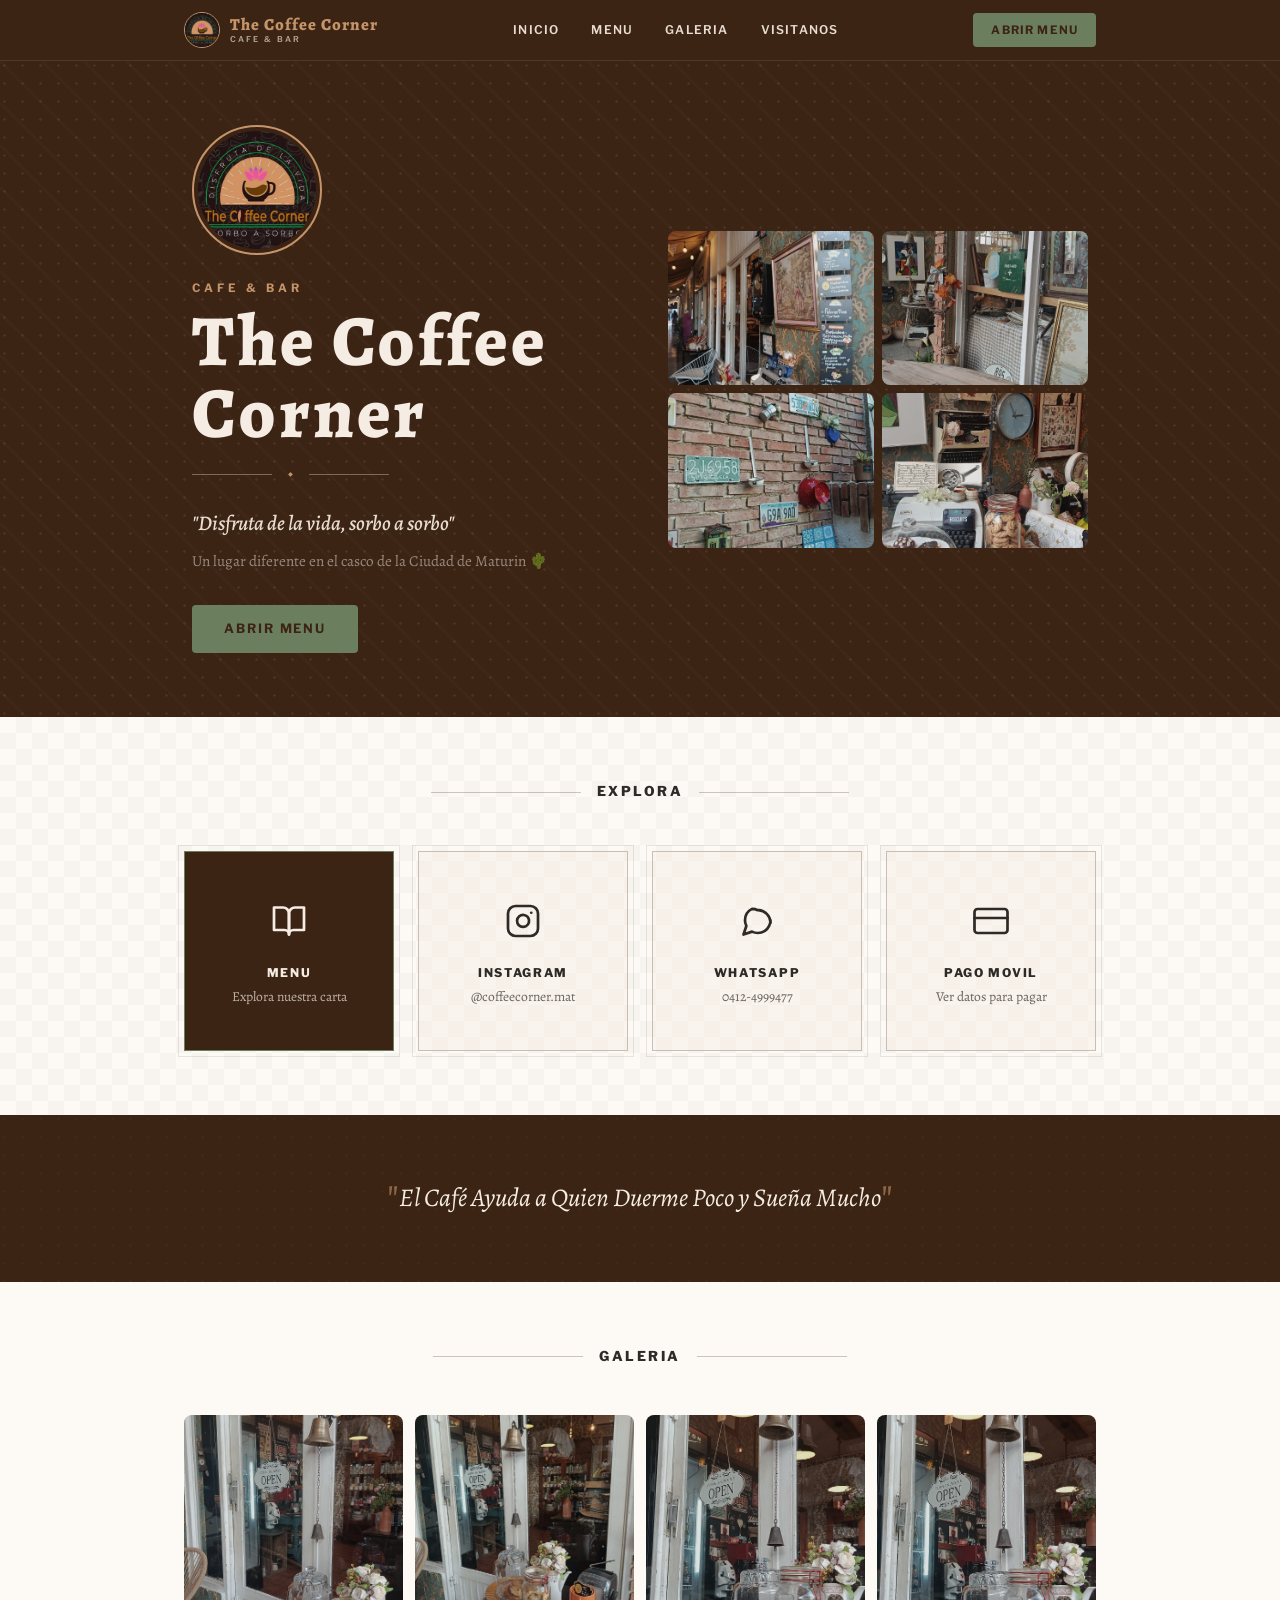
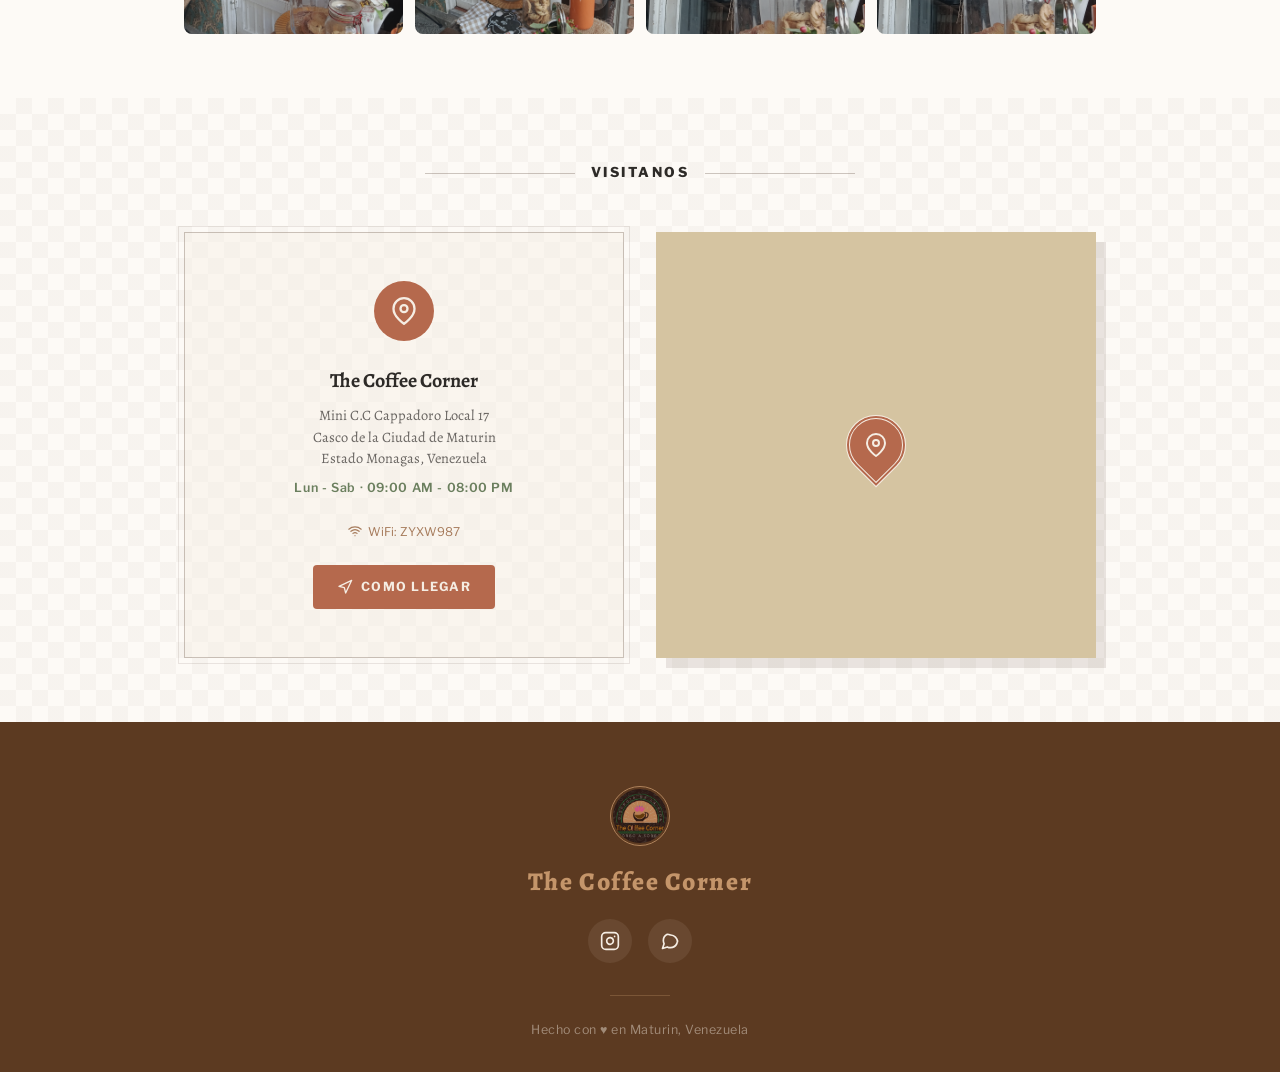
==== commit 41f62827: "fix: centrar linea decorativa bajo el titulo en vista movil" ====
--- a/index.html
+++ b/index.html
@@ -321,6 +321,7 @@
         .hero-diamond {
             display: flex;
             align-items: center;
+            justify-content: center;
             gap: var(--space-md);
             margin-bottom: var(--space-lg);
         }
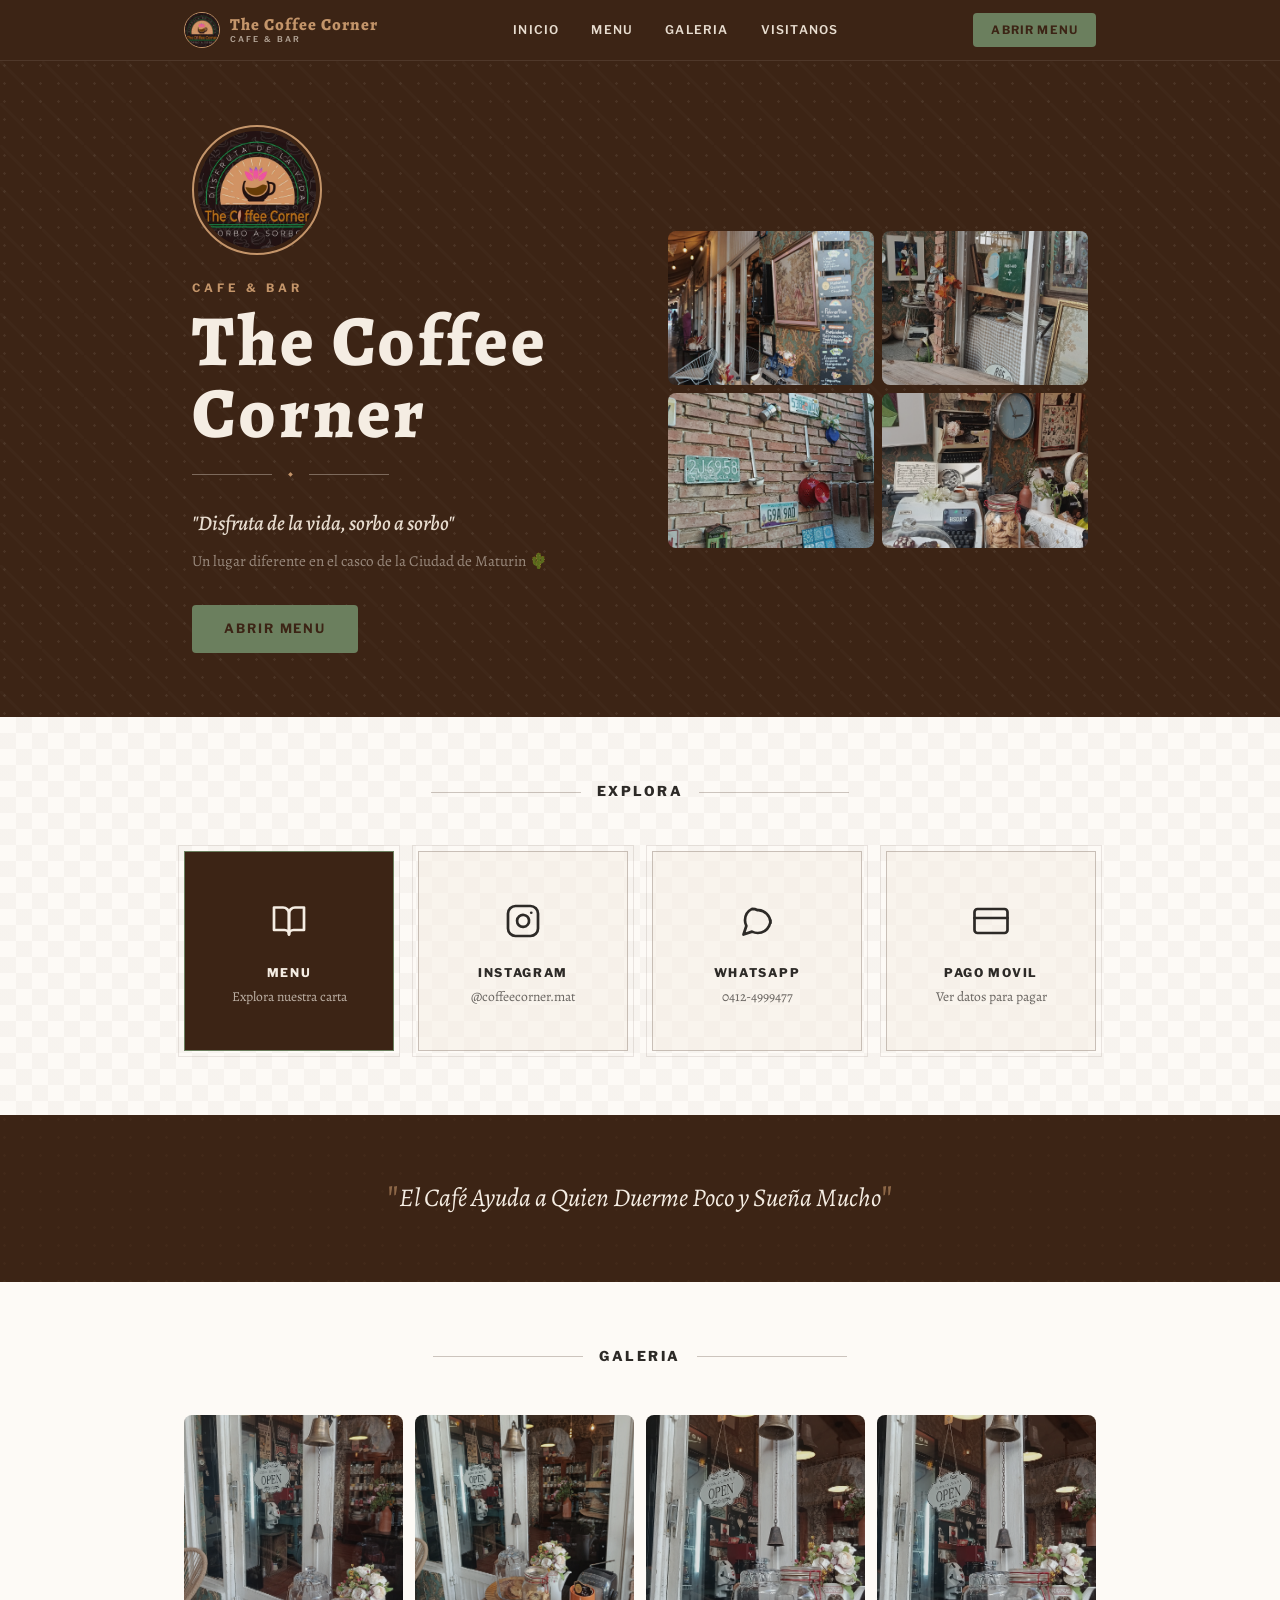
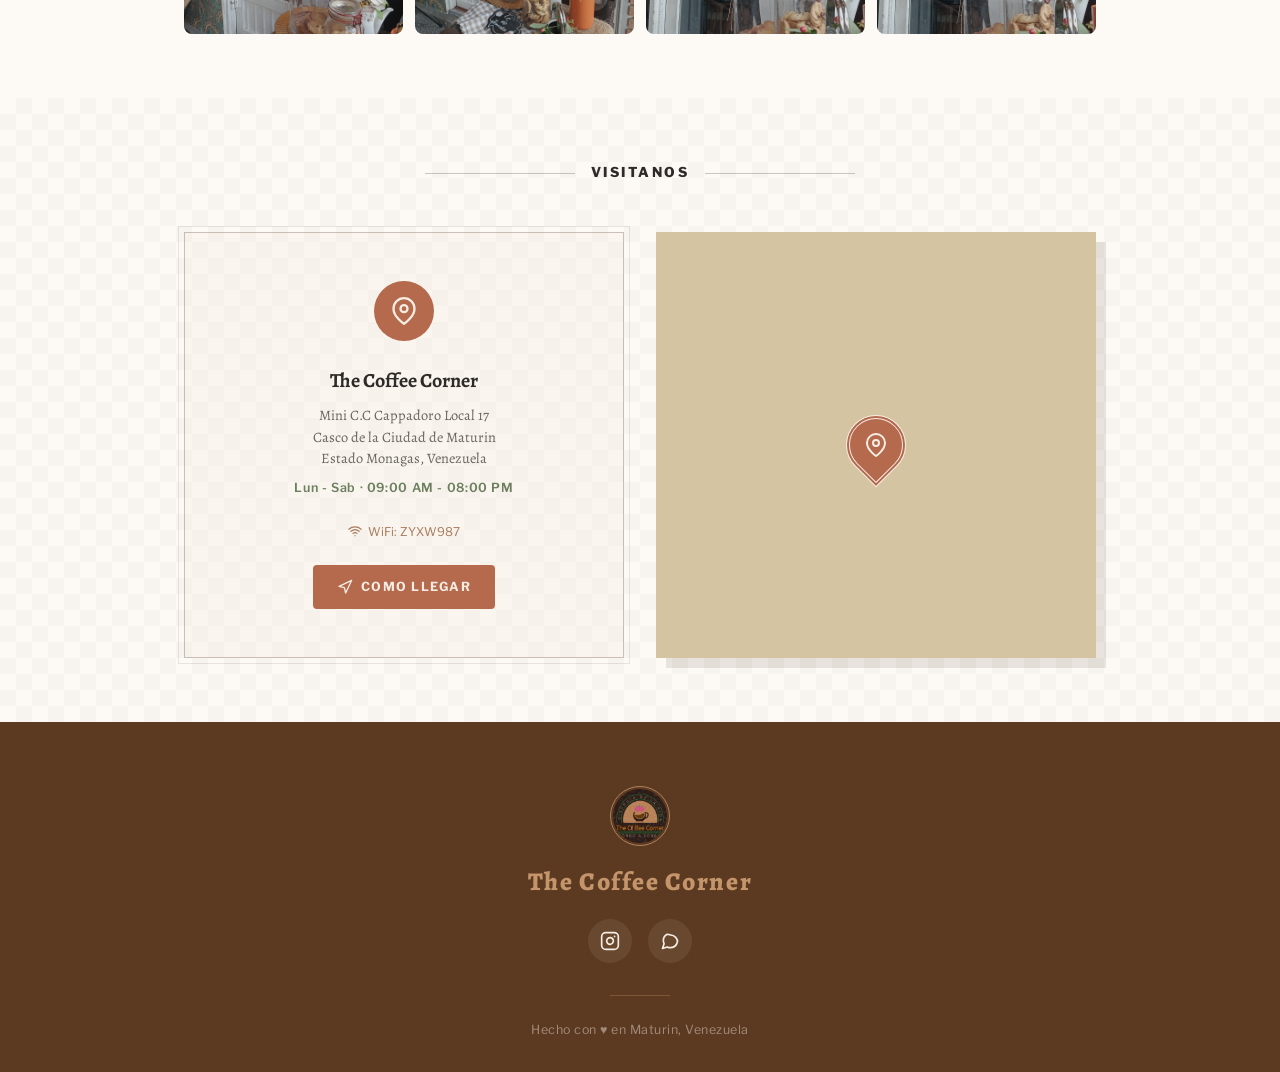
==== commit 0541533c: "feat: modal de Pago Movil con el mismo modelo del menu (nota de mesa y datos completos)" ====
--- a/index.html
+++ b/index.html
@@ -669,134 +669,136 @@
         .modal-overlay {
             position: fixed;
             inset: 0;
-            background: rgba(45, 42, 39, 0.55);
-            backdrop-filter: blur(8px);
-            -webkit-backdrop-filter: blur(8px);
             z-index: 9000;
+            background: rgba(0, 0, 0, 0.55);
+            backdrop-filter: blur(6px);
+            -webkit-backdrop-filter: blur(6px);
             display: flex;
             align-items: center;
             justify-content: center;
-            padding: var(--space-lg);
             opacity: 0;
             pointer-events: none;
-            transition: opacity var(--transition-slow);
+            transition: opacity 0.3s ease;
+            padding: 16px;
         }
 
         .modal-overlay.is-open { opacity: 1; pointer-events: auto; }
 
         .modal {
-            background: var(--warm-white);
-            border: 1px solid rgba(60,36,21,.25);
-            outline: 1px solid rgba(60,36,21,.1);
-            outline-offset: 5px;
+            background: #FDFAF6;
+            border-radius: 14px;
             width: 100%;
-            max-width: 400px;
+            max-width: 380px;
             max-height: 90vh;
             overflow-y: auto;
-            transform: translateY(24px) scale(0.95);
-            transition: transform var(--transition-slow);
+            box-shadow: 0 20px 60px rgba(0, 0, 0, 0.3);
+            transform: translateY(20px) scale(0.95);
+            transition: transform 0.35s cubic-bezier(0.34, 1.56, 0.64, 1);
+        }
+
+        .modal-overlay.is-open .modal { transform: translateY(0) scale(1); }
+
+        .modal__header {
+            padding: 24px 24px 16px;
+            text-align: center;
             position: relative;
         }
-
-        .modal-overlay.is-open .modal { transform: translateY(0) scale(1); }
-
-        .modal__header { padding: var(--space-xl) var(--space-xl) var(--space-md); text-align: center; position: relative; }
 
         .modal__close {
             position: absolute;
-            top: var(--space-md); right: var(--space-md);
-            width: 36px; height: 36px;
+            top: 12px;
+            right: 12px;
+            width: 32px;
+            height: 32px;
             border-radius: 50%;
-            background: var(--oat);
             display: flex;
             align-items: center;
             justify-content: center;
-            transition: background var(--transition), transform var(--transition);
-        }
-
-        .modal__close:hover { background: var(--caramel); transform: rotate(90deg); }
-        .modal__close svg { width: 18px; height: 18px; stroke: var(--ink); stroke-width: 2; fill: none; stroke-linecap: round; }
+            background: rgba(60, 36, 21, 0.08);
+            transition: background 0.2s, transform 0.2s;
+        }
+
+        .modal__close:hover { background: rgba(60, 36, 21, 0.15); transform: rotate(90deg); }
+        .modal__close svg { width: 18px; height: 18px; stroke: #3C2415; stroke-width: 2; fill: none; stroke-linecap: round; }
 
         .modal__icon {
-            width: 56px; height: 56px;
-            border-radius: var(--radius);
-            background: var(--sage);
-            color: var(--cream);
+            width: 52px;
+            height: 52px;
+            border-radius: 50%;
+            background: linear-gradient(135deg, #4A5E3F, #6B7F5E);
             display: flex;
             align-items: center;
             justify-content: center;
-            margin: 0 auto var(--space-md);
+            margin: 0 auto 12px;
+            color: #FDFAF6;
         }
 
         .modal__icon svg { width: 28px; height: 28px; stroke: currentColor; stroke-width: 2; fill: none; stroke-linecap: round; stroke-linejoin: round; }
 
-        .modal__title { font-family: var(--font-heading); font-size: 1.35rem; font-weight: 700; margin-bottom: var(--space-xs); }
-        .modal__subtitle { font-size: 0.88rem; color: var(--ink); opacity: 0.6; }
-
-        .modal__body { padding: 0 var(--space-xl) var(--space-lg); }
+        .modal__title { font-family: var(--font-heading); font-size: 1.35rem; font-weight: 700; color: #3C2415; margin-bottom: 4px; }
+        .modal__subtitle { font-size: 0.85rem; color: #3C2415; opacity: 0.6; }
+
+        .modal__body { padding: 0 24px 24px; }
 
         .payment-info {
-            background: var(--oat);
-            padding: var(--space-lg);
-            margin-bottom: var(--space-lg);
+            background: rgba(60, 36, 21, 0.05);
+            border: 1px solid rgba(60, 36, 21, 0.1);
+            border-radius: 10px;
+            padding: 16px;
+            margin-bottom: 16px;
         }
 
         .payment-info__row {
             display: flex;
             justify-content: space-between;
-            align-items: flex-start;
-            padding: var(--space-sm) 0;
-            border-bottom: 1px solid rgba(60,36,21,.15);
+            align-items: center;
+            padding: 8px 0;
+            border-bottom: 1px solid rgba(60, 36, 21, 0.08);
         }
 
         .payment-info__row:last-child { border-bottom: none; }
 
-        .payment-info__label {
-            font-family: var(--font-ui);
-            font-size: 0.72rem;
-            color: var(--ink);
-            opacity: 0.55;
-            text-transform: uppercase;
-            letter-spacing: 0.06em;
-            font-weight: 700;
-        }
-
-        .payment-info__value {
-            font-weight: 700;
-            font-size: 0.95rem;
-            text-align: right;
-            font-family: 'Courier New', monospace;
-            letter-spacing: 0.02em;
-        }
-
-        .payment-info__bank {
-            font-size: 0.85rem;
-            padding: 4px 8px;
-            background: rgba(245,237,227,.6);
-            border-left: 3px solid var(--sage);
+        .payment-info__label { font-family: var(--font-ui); font-size: 0.78rem; text-transform: uppercase; letter-spacing: 0.1em; color: #7B5233; font-weight: 600; }
+        .payment-info__value { font-family: var(--font-heading); font-size: 1.05rem; font-weight: 700; color: #3C2415; }
+        .payment-info__bank { font-size: 0.85rem; color: #5C3A21; font-weight: 500; }
+
+        .payment-mesa-note {
+            background: rgba(74, 94, 63, 0.1);
+            border: 1px solid rgba(74, 94, 63, 0.2);
+            border-radius: 8px;
+            padding: 10px 14px;
+            margin-bottom: 16px;
+            font-family: var(--font-body);
+            font-size: 0.82rem;
+            font-style: italic;
+            color: #5C3A21;
+            text-align: center;
         }
 
         .modal__copy-btn {
             width: 100%;
-            padding: var(--space-md) var(--space-lg);
-            background: var(--espresso);
-            color: var(--cream);
+            display: flex;
+            align-items: center;
+            justify-content: center;
+            gap: 8px;
+            padding: 14px;
+            background: #3C2415;
+            color: #FDFAF6;
+            border: none;
+            border-radius: 10px;
             font-family: var(--font-ui);
-            font-weight: 700;
             font-size: 0.9rem;
+            font-weight: 600;
             letter-spacing: 0.06em;
-            display: flex;
-            align-items: center;
-            justify-content: center;
-            gap: var(--space-sm);
-            transition: background var(--transition), transform var(--transition), box-shadow var(--transition);
+            cursor: pointer;
+            transition: background 0.2s, transform 0.2s, box-shadow 0.2s;
             min-height: 52px;
         }
 
-        .modal__copy-btn:hover { background: var(--dark-roast); box-shadow: var(--shadow); transform: translateY(-1px); }
+        .modal__copy-btn:hover { background: #5C3A21; box-shadow: 0 4px 16px rgba(60, 36, 21, 0.2); transform: translateY(-1px); }
         .modal__copy-btn:active { transform: translateY(0) scale(0.98); }
+        .modal__copy-btn.is-copied { background: #4A5E3F; }
         .modal__copy-btn svg { width: 20px; height: 20px; stroke: currentColor; stroke-width: 2; fill: none; stroke-linecap: round; stroke-linejoin: round; }
-        .modal__copy-btn.is-copied { background: var(--moss); }
 
         /* ============================================
            TOAST
@@ -1184,6 +1186,10 @@
                     </div>
                 </div>
 
+                <div class="payment-mesa-note">
+                    Recuerda en el pago movil colocar el numero de tu mesa
+                </div>
+
                 <button type="button" class="modal__copy-btn" id="btnCopyPayment" aria-label="Copiar datos de pago al portapapeles">
                     <svg viewBox="0 0 24 24">
                         <rect x="9" y="9" width="13" height="13" rx="2" ry="2"/>
@@ -1316,7 +1322,7 @@
         // 4. Copy Payment Data
         var btnCopy = document.getElementById('btnCopyPayment');
         var btnCopyLabel = document.getElementById('btnCopyLabel');
-        var paymentData = 'Banco: 0102\nTelefono: 04124999477\nCedula: V-XX.XXX.XXX';
+        var paymentData = 'Pago Movil\nBanco: 0102\nTelefono: 0412-499-9477\nCedula: V-XX.XXX.XXX\nBanco: 0102 - Banco de Venezuela';
 
         btnCopy.addEventListener('click', async function () {
             try {
